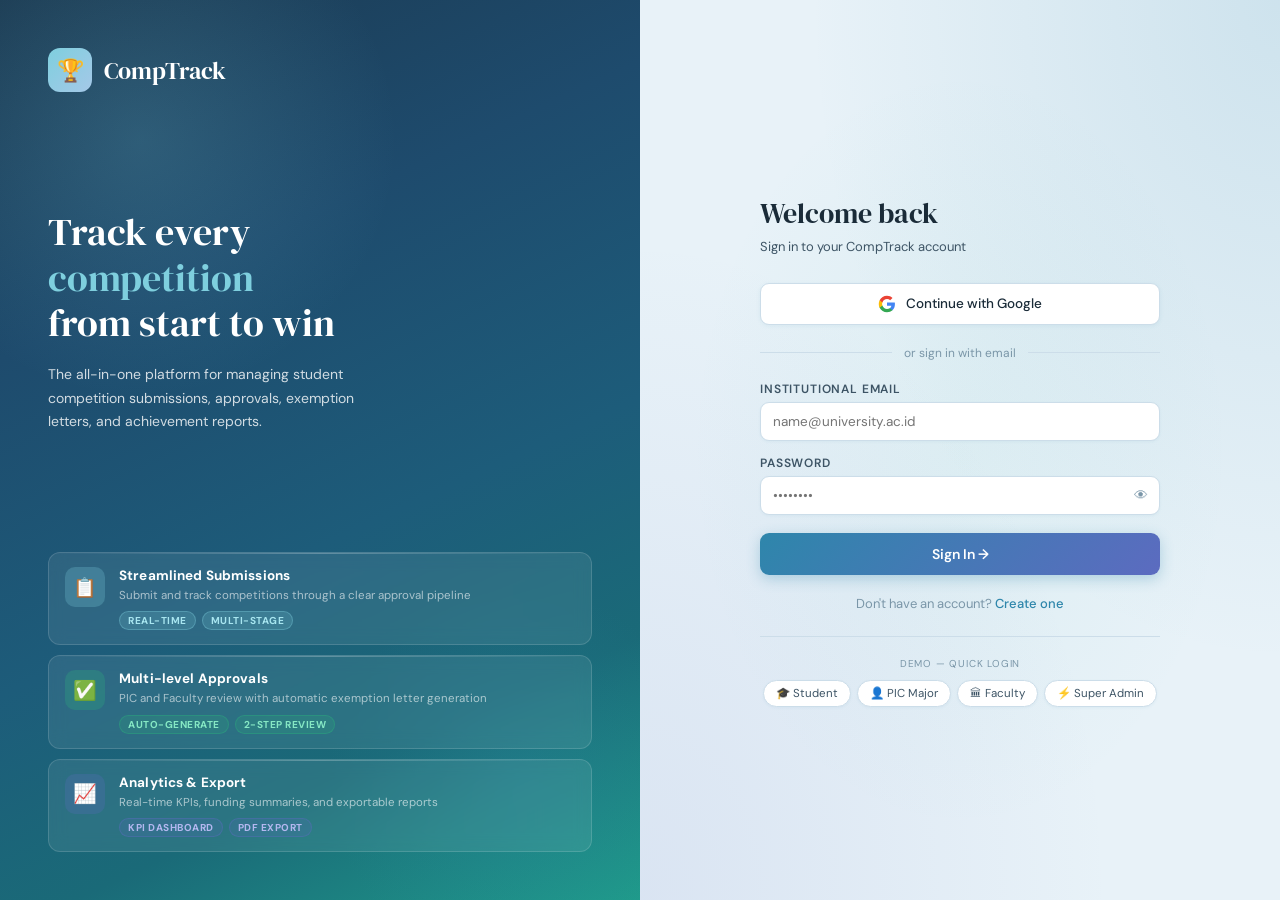
==== auth.html @ 2a1a8dd8 "Add files via upload" ====
<!DOCTYPE html>
<html lang="en">
<head>
<meta charset="UTF-8">
<meta name="viewport" content="width=device-width, initial-scale=1.0">
<title>CompTrack — Sign In / Sign Up</title>
<link rel="stylesheet" href="style.css">
<style>
*, *::before, *::after { box-sizing: border-box; }

body {
  min-height: 100vh;
  display: grid;
  grid-template-columns: 1fr 1fr;
  background: #e8f2f8;
  font-family: var(--font-sans);
}

/* ── LEFT PANEL ── */
.auth-panel-left {
  position: relative;
  background: linear-gradient(155deg, #1b3a52 0%, #1e4b6d 30%, #1d5c7a 58%, #1a6a78 78%, #1f9b8a 100%);
  border-right: none;
  display: flex;
  flex-direction: column;
  justify-content: space-between;
  padding: 48px;
  overflow: hidden;
}

.auth-panel-left::before {
  content: '';
  position: absolute;
  width: 560px; height: 560px;
  border-radius: 50%;
  background: radial-gradient(circle, rgba(126,207,222,0.18) 0%, transparent 65%);
  top: -140px; left: -140px;
  pointer-events: none;
}
.auth-panel-left::after {
  content: '';
  position: absolute;
  width: 420px; height: 420px;
  border-radius: 50%;
  background: radial-gradient(circle, rgba(46,134,171,0.22) 0%, transparent 65%);
  bottom: -90px; right: -90px;
  pointer-events: none;
}

.left-logo {
  display: flex; align-items: center; gap: 12px; z-index: 1;
}
.left-logo-icon {
  width: 44px; height: 44px;
  background: linear-gradient(135deg, #7ecfde, #a5c8e8);
  border-radius: 12px;
  display: flex; align-items: center; justify-content: center;
  font-size: 22px;
}
.left-logo-text {
  font-family: var(--font-serif);
  font-size: 24px;
  color: #fff;
}

.left-hero { z-index: 1; }
.left-hero-title {
  font-family: var(--font-serif);
  font-size: 38px;
  line-height: 1.2;
  color: #fff;
  margin-bottom: 16px;
}
.left-hero-title span { color: #7ecfde; }
.left-hero-sub {
  color: rgba(255,255,255,0.8);
  font-size: 14px;
  line-height: 1.7;
  max-width: 340px;
}

.left-features { z-index: 1; display: flex; flex-direction: column; gap: 10px; }
.feature-item {
  display: flex; align-items: flex-start; gap: 14px;
  background: rgba(255,255,255,0.08);
  border: 1px solid rgba(255,255,255,0.14);
  border-radius: 12px;
  padding: 14px 16px;
  backdrop-filter: blur(8px);
  transition: all 0.25s ease;
  position: relative;
  overflow: hidden;
  animation: featureSlideIn 0.5s ease both;
}
.feature-item:nth-child(1) { animation-delay: 0.1s; }
.feature-item:nth-child(2) { animation-delay: 0.2s; }
.feature-item:nth-child(3) { animation-delay: 0.3s; }
@keyframes featureSlideIn {
  from { opacity: 0; transform: translateY(12px); }
  to   { opacity: 1; transform: translateY(0); }
}
.feature-item::before {
  content: '';
  position: absolute; top: 0; left: 0; right: 0; height: 1px;
  background: linear-gradient(90deg, transparent, rgba(255,255,255,0.25), transparent);
}
.feature-item:hover {
  background: rgba(255,255,255,0.14);
  border-color: rgba(255,255,255,0.24);
  transform: translateX(5px);
}
.feature-icon {
  width: 40px; height: 40px; border-radius: 10px; flex-shrink: 0;
  display: flex; align-items: center; justify-content: center; font-size: 19px;
}
.feature-body { flex: 1; }
.feature-text-title { font-size: 13.5px; font-weight: 700; color: #fff; margin-bottom: 3px; letter-spacing: 0.01em; }
.feature-text-sub { font-size: 11.5px; color: rgba(255,255,255,0.6); line-height: 1.5; }

/* ── RIGHT PANEL ── */
.auth-panel-right {
  display: flex;
  align-items: center;
  justify-content: center;
  padding: 48px 40px;
  overflow-y: auto;
  background:
    radial-gradient(ellipse at 100% 0%,   rgba(46,134,171,0.14) 0%, transparent 52%),
    radial-gradient(ellipse at 0%   100%, rgba(92,107,192,0.10) 0%, transparent 52%),
    radial-gradient(ellipse at 50%  50%,  rgba(38,166,154,0.06) 0%, transparent 60%),
    #e8f2f8;
}

.auth-card {
  width: 100%;
  max-width: 400px;
  animation: fadeUp .4s ease;
}
@keyframes fadeUp { from { opacity:0; transform:translateY(20px); } to { opacity:1; transform:translateY(0); } }

.auth-card-title {
  font-family: var(--font-serif);
  font-size: 28px;
  margin-bottom: 6px;
  color: #1a2b38;
}
.auth-card-sub {
  color: #3d5465;
  font-size: 13px;
  margin-bottom: 28px;
}

/* ── SSO BUTTONS ── */
.sso-buttons { display: flex; flex-direction: column; gap: 10px; margin-bottom: 20px; }

.sso-btn {
  display: flex; align-items: center; justify-content: center; gap: 10px;
  width: 100%; padding: 11px 16px;
  border-radius: var(--radius-sm);
  border: 1.5px solid #ccdde9;
  background: #ffffff;
  color: #1a2b38;
  font-family: var(--font-sans);
  font-size: 13.5px; font-weight: 500;
  cursor: pointer; transition: all 0.2s;
  text-decoration: none;
  box-shadow: 0 1px 4px rgba(46,134,171,0.08);
}
.sso-btn:hover {
  border-color: #2e86ab;
  background: #f4f9fc;
  transform: translateY(-1px);
}
.sso-btn svg { flex-shrink: 0; }


/* ── DIVIDER ── */
.auth-divider {
  display: flex; align-items: center; gap: 12px;
  margin: 20px 0; color: #7a96a8; font-size: 12px;
}
.auth-divider::before, .auth-divider::after {
  content: ''; flex: 1; height: 1px; background: #ccdde9;
}

/* ── FORM ── */
.auth-form .form-group { margin-bottom: 14px; }
.auth-form label { font-size: 12px; color: #3d5465; font-weight: 600; display: block; margin-bottom: 5px; text-transform: uppercase; letter-spacing: 0.07em; }
.auth-form input {
  width: 100%; padding: 10px 12px;
  background: #ffffff; border: 1.5px solid #ccdde9;
  border-radius: var(--radius-sm); color: #1a2b38;
  font-family: var(--font-sans); font-size: 13.5px;
  outline: none; transition: all 0.2s;
  box-shadow: 0 1px 3px rgba(46,134,171,0.06);
}
.auth-form input:focus { border-color: #2e86ab; box-shadow: 0 0 0 3px rgba(46,134,171,0.1); }
.auth-form input.error { border-color: var(--danger); }

.input-row { display: grid; grid-template-columns: 1fr 1fr; gap: 12px; }

.password-wrap { position: relative; }
.password-wrap input { padding-right: 40px; }
.password-toggle {
  position: absolute; right: 10px; top: 50%; transform: translateY(-50%);
  background: none; border: none; cursor: pointer; color: #7a96a8;
  font-size: 14px; padding: 2px; line-height: 1;
}
.password-toggle:hover { color: #2e86ab; }

.field-error { font-size: 11px; color: var(--danger); margin-top: 4px; }

.btn-auth {
  width: 100%; padding: 12px;
  background: linear-gradient(135deg, #2e86ab, #5c6bc0);
  border: none; border-radius: var(--radius-sm);
  color: #fff; font-family: var(--font-sans);
  font-size: 14px; font-weight: 600;
  cursor: pointer; transition: all 0.2s;
  margin-top: 4px;
  box-shadow: 0 4px 14px rgba(46,134,171,0.3);
}
.btn-auth:hover { opacity: 0.9; transform: translateY(-1px); box-shadow: 0 6px 18px rgba(46,134,171,0.4); }
.btn-auth:active { transform: translateY(0); }
.btn-auth:disabled { opacity: 0.5; cursor: not-allowed; transform: none; }

.auth-switch {
  text-align: center; margin-top: 20px;
  font-size: 13px; color: #7a96a8;
}
.auth-switch a {
  color: #2e86ab; text-decoration: none; font-weight: 500;
  cursor: pointer;
}
.auth-switch a:hover { text-decoration: underline; }

/* Role select */
.role-select-grid { display: grid; grid-template-columns: 1fr 1fr; gap: 8px; margin-top: 4px; }
.role-option {
  display: flex; flex-direction: column; align-items: center; gap: 4px;
  padding: 10px 8px; border-radius: var(--radius-sm);
  border: 1.5px solid #ccdde9; background: #ffffff;
  cursor: pointer; transition: all 0.15s; text-align: center;
  box-shadow: 0 1px 3px rgba(46,134,171,0.06);
}
.role-option:hover { border-color: #2e86ab; background: #f0f7fb; }
.role-option.selected { border-color: #2e86ab; background: rgba(46,134,171,0.08); }
.role-option-icon { font-size: 20px; }
.role-option-label { font-size: 11px; font-weight: 600; color: #3d5465; }
.role-option.selected .role-option-label { color: #2e86ab; }

/* ── DEMO QUICK LOGIN ── */
.demo-section {
  margin-top: 24px; padding-top: 20px;
  border-top: 1px solid #ccdde9;
}
.demo-label {
  font-size: 10px; text-transform: uppercase; letter-spacing: .08em;
  color: #7a96a8; margin-bottom: 10px; text-align: center;
}
.demo-chips { display: flex; flex-wrap: wrap; gap: 6px; justify-content: center; }
.demo-chip {
  padding: 5px 12px; border-radius: 20px;
  border: 1.5px solid #ccdde9; background: #ffffff;
  color: #3d5465; cursor: pointer; font-size: 11.5px;
  font-family: var(--font-sans); transition: all .15s;
  box-shadow: 0 1px 3px rgba(46,134,171,0.06);
}
.demo-chip:hover { border-color: #2e86ab; color: #2e86ab; background: #f0f7fb; }

/* ── SSO LOADING OVERLAY ── */
.sso-overlay {
  display: none; position: fixed; inset: 0;
  background: rgba(27,58,82,0.4); backdrop-filter: blur(6px);
  z-index: 999; align-items: center; justify-content: center;
  flex-direction: column; gap: 16px;
}
.sso-overlay.show { display: flex; }
.sso-spinner {
  width: 44px; height: 44px;
  border: 3px solid rgba(255,255,255,0.3);
  border-top-color: #7ecfde;
  border-radius: 50%;
  animation: spin 0.7s linear infinite;
}
@keyframes spin { to { transform: rotate(360deg); } }
.sso-overlay-text { color: #fff; font-size: 14px; }

/* ── STEP INDICATOR (signup) ── */
.steps {
  display: flex; align-items: center; gap: 0;
  margin-bottom: 28px;
}
.step {
  display: flex; align-items: center; gap: 8px;
  font-size: 12px; color: #7a96a8; font-weight: 500;
}
.step-num {
  width: 24px; height: 24px; border-radius: 50%;
  border: 1.5px solid #ccdde9; background: #ffffff;
  display: flex; align-items: center; justify-content: center;
  font-size: 11px; font-weight: 600; flex-shrink: 0; color: #7a96a8;
}
.step.active .step-num { border-color: #2e86ab; background: #2e86ab; color: #fff; }
.step.done .step-num { border-color: #2cb67d; background: #2cb67d; color: #fff; }
.step.active { color: #1a2b38; }
.step.done { color: #7a96a8; }
.step-line { flex: 1; height: 1px; background: #ccdde9; margin: 0 6px; }

@media (max-width: 768px) {
  body { grid-template-columns: 1fr; }
  .auth-panel-left { display: none; }
  .auth-panel-right { padding: 32px 24px; }
}
</style>
</head>
<body>

<!-- LEFT HERO PANEL -->
<div class="auth-panel-left">
  <div class="left-logo">
    <div class="left-logo-icon">🏆</div>
    <span class="left-logo-text">CompTrack</span>
  </div>

  <div class="left-hero">
    <div class="left-hero-title">Track every<br><span>competition</span><br>from start to win</div>
    <p class="left-hero-sub">The all-in-one platform for managing student competition submissions, approvals, exemption letters, and achievement reports.</p>
  </div>

  <div class="left-features">
    <div class="feature-item">
      <div class="feature-icon" style="background:rgba(126,207,222,0.25)">📋</div>
      <div class="feature-body">
        <div class="feature-text-title">Streamlined Submissions</div>
        <div class="feature-text-sub">Submit and track competitions through a clear approval pipeline</div>
        <div style="margin-top:7px;display:flex;gap:6px;flex-wrap:wrap">
          <span style="background:rgba(126,207,222,0.18);border:1px solid rgba(126,207,222,0.35);color:#a8e6f0;font-size:10px;font-weight:700;padding:2px 8px;border-radius:20px;letter-spacing:0.05em">REAL-TIME</span>
          <span style="background:rgba(126,207,222,0.18);border:1px solid rgba(126,207,222,0.35);color:#a8e6f0;font-size:10px;font-weight:700;padding:2px 8px;border-radius:20px;letter-spacing:0.05em">MULTI-STAGE</span>
        </div>
      </div>
    </div>
    <div class="feature-item">
      <div class="feature-icon" style="background:rgba(44,182,125,0.25)">✅</div>
      <div class="feature-body">
        <div class="feature-text-title">Multi-level Approvals</div>
        <div class="feature-text-sub">PIC and Faculty review with automatic exemption letter generation</div>
        <div style="margin-top:7px;display:flex;gap:6px;flex-wrap:wrap">
          <span style="background:rgba(44,182,125,0.18);border:1px solid rgba(44,182,125,0.35);color:#86e8c4;font-size:10px;font-weight:700;padding:2px 8px;border-radius:20px;letter-spacing:0.05em">AUTO-GENERATE</span>
          <span style="background:rgba(44,182,125,0.18);border:1px solid rgba(44,182,125,0.35);color:#86e8c4;font-size:10px;font-weight:700;padding:2px 8px;border-radius:20px;letter-spacing:0.05em">2-STEP REVIEW</span>
        </div>
      </div>
    </div>
    <div class="feature-item">
      <div class="feature-icon" style="background:rgba(92,107,192,0.25)">📈</div>
      <div class="feature-body">
        <div class="feature-text-title">Analytics & Export</div>
        <div class="feature-text-sub">Real-time KPIs, funding summaries, and exportable reports</div>
        <div style="margin-top:7px;display:flex;gap:6px;flex-wrap:wrap">
          <span style="background:rgba(92,107,192,0.18);border:1px solid rgba(92,107,192,0.4);color:#b4b8f0;font-size:10px;font-weight:700;padding:2px 8px;border-radius:20px;letter-spacing:0.05em">KPI DASHBOARD</span>
          <span style="background:rgba(92,107,192,0.18);border:1px solid rgba(92,107,192,0.4);color:#b4b8f0;font-size:10px;font-weight:700;padding:2px 8px;border-radius:20px;letter-spacing:0.05em">PDF EXPORT</span>
        </div>
      </div>
    </div>
  </div>
</div>

<!-- RIGHT AUTH PANEL -->
<div class="auth-panel-right">
  <div class="auth-card" id="auth-card">
    <!-- Rendered by JS -->
  </div>
</div>

<!-- SSO Loading Overlay -->
<div class="sso-overlay" id="sso-overlay">
  <div class="sso-spinner"></div>
  <div class="sso-overlay-text" id="sso-overlay-text">Connecting to provider...</div>
</div>

<div class="toast-container" id="toast-container"></div>
<script src="app.js"></script>
<script>
// Initialize default competition data
if (!localStorage.getItem('ct_competitions')) {
  saveCompetitions(JSON.parse(JSON.stringify(DEFAULT_COMPETITIONS)));
}

// ── VIEW STATE ──────────────────────────────────────────
let currentView = 'login'; // 'login' | 'signup' | 'signup2'
let signupStep1Data = null;
let selectedRole = 'student';

function render() {
  if (currentView === 'login')   renderLogin();
  if (currentView === 'signup')  renderSignup1();
  if (currentView === 'signup2') renderSignup2();
}

// ── LOGIN VIEW ──────────────────────────────────────────
function renderLogin() {
  document.getElementById('auth-card').innerHTML = `
  <div class="auth-card-title">Welcome back</div>
  <p class="auth-card-sub">Sign in to your CompTrack account</p>

  <div class="sso-buttons">
    <button class="sso-btn" onclick="ssoLogin('Google')">
      <svg width="18" height="18" viewBox="0 0 24 24">
        <path fill="#4285F4" d="M22.56 12.25c0-.78-.07-1.53-.2-2.25H12v4.26h5.92c-.26 1.37-1.04 2.53-2.21 3.31v2.77h3.57c2.08-1.92 3.28-4.74 3.28-8.09z"/>
        <path fill="#34A853" d="M12 23c2.97 0 5.46-.98 7.28-2.66l-3.57-2.77c-.98.66-2.23 1.06-3.71 1.06-2.86 0-5.29-1.93-6.16-4.53H2.18v2.84C3.99 20.53 7.7 23 12 23z"/>
        <path fill="#FBBC05" d="M5.84 14.09c-.22-.66-.35-1.36-.35-2.09s.13-1.43.35-2.09V7.07H2.18C1.43 8.55 1 10.22 1 12s.43 3.45 1.18 4.93l2.85-2.22.81-.62z"/>
        <path fill="#EA4335" d="M12 5.38c1.62 0 3.06.56 4.21 1.64l3.15-3.15C17.45 2.09 14.97 1 12 1 7.7 1 3.99 3.47 2.18 7.07l3.66 2.84c.87-2.6 3.3-4.53 6.16-4.53z"/>
      </svg>
      Continue with Google
    </button>
  </div>

  <div class="auth-divider">or sign in with email</div>

  <div class="auth-form">
    <div class="form-group">
      <label>Institutional Email</label>
      <input type="email" id="login-email" placeholder="name@university.ac.id"
        onkeydown="if(event.key==='Enter') doLogin()">
    </div>
    <div class="form-group">
      <label>Password</label>
      <div class="password-wrap">
        <input type="password" id="login-pass" placeholder="••••••••"
          onkeydown="if(event.key==='Enter') doLogin()">
        <button class="password-toggle" onclick="togglePassword('login-pass',this)" type="button">👁</button>
      </div>
    </div>
    <button class="btn-auth" onclick="doLogin()">Sign In →</button>
  </div>

  <div class="auth-switch">
    Don't have an account? <a onclick="currentView='signup';render()">Create one</a>
  </div>

  <div class="demo-section">
    <div class="demo-label">Demo — Quick Login</div>
    <div class="demo-chips">
      <button class="demo-chip" onclick="loginAs('student')">🎓 Student</button>
      <button class="demo-chip" onclick="loginAs('pic')">👤 PIC Major</button>
      <button class="demo-chip" onclick="loginAs('faculty')">🏛 Faculty</button>
      <button class="demo-chip" onclick="loginAs('superadmin')">⚡ Super Admin</button>
    </div>
  </div>`;
}

// ── SIGNUP STEP 1 ────────────────────────────────────────
function renderSignup1() {
  document.getElementById('auth-card').innerHTML = `
  <div class="steps">
    <div class="step active"><div class="step-num">1</div> Account</div>
    <div class="step-line"></div>
    <div class="step"><div class="step-num">2</div> Profile</div>
  </div>

  <div class="auth-card-title">Create account</div>
  <p class="auth-card-sub">Join CompTrack with your institutional email</p>

  <div class="sso-buttons">
    <button class="sso-btn" onclick="ssoSignup('Google')">
      <svg width="18" height="18" viewBox="0 0 24 24">
        <path fill="#4285F4" d="M22.56 12.25c0-.78-.07-1.53-.2-2.25H12v4.26h5.92c-.26 1.37-1.04 2.53-2.21 3.31v2.77h3.57c2.08-1.92 3.28-4.74 3.28-8.09z"/>
        <path fill="#34A853" d="M12 23c2.97 0 5.46-.98 7.28-2.66l-3.57-2.77c-.98.66-2.23 1.06-3.71 1.06-2.86 0-5.29-1.93-6.16-4.53H2.18v2.84C3.99 20.53 7.7 23 12 23z"/>
        <path fill="#FBBC05" d="M5.84 14.09c-.22-.66-.35-1.36-.35-2.09s.13-1.43.35-2.09V7.07H2.18C1.43 8.55 1 10.22 1 12s.43 3.45 1.18 4.93l2.85-2.22.81-.62z"/>
        <path fill="#EA4335" d="M12 5.38c1.62 0 3.06.56 4.21 1.64l3.15-3.15C17.45 2.09 14.97 1 12 1 7.7 1 3.99 3.47 2.18 7.07l3.66 2.84c.87-2.6 3.3-4.53 6.16-4.53z"/>
      </svg>
      Sign up with Google
    </button>
  </div>

  <div class="auth-divider">or create with email</div>

  <div class="auth-form">
    <div class="form-group">
      <label>Full Name *</label>
      <input type="text" id="s-name" placeholder="e.g. Aliyah Rahmawati"
        value="${signupStep1Data?.name||''}">
    </div>
    <div class="form-group">
      <label>Institutional Email *</label>
      <input type="email" id="s-email" placeholder="name@university.ac.id"
        value="${signupStep1Data?.email||''}">
    </div>
    <div class="form-group">
      <label>Password *</label>
      <div class="password-wrap">
        <input type="password" id="s-pass" placeholder="Min. 8 characters">
        <button class="password-toggle" onclick="togglePassword('s-pass',this)" type="button">👁</button>
      </div>
      <div class="field-error" id="err-pass"></div>
    </div>
    <div class="form-group">
      <label>Confirm Password *</label>
      <div class="password-wrap">
        <input type="password" id="s-pass2" placeholder="Re-enter password"
          onkeydown="if(event.key==='Enter') goToStep2()">
        <button class="password-toggle" onclick="togglePassword('s-pass2',this)" type="button">👁</button>
      </div>
      <div class="field-error" id="err-pass2"></div>
    </div>
    <button class="btn-auth" onclick="goToStep2()">Continue →</button>
  </div>

  <div class="auth-switch">
    Already have an account? <a onclick="currentView='login';render()">Sign in</a>
  </div>`;
}

// ── SIGNUP STEP 2 ────────────────────────────────────────
function renderSignup2() {
  const majors = ['Informatics','Business','Engineering','Science','Medicine','Law','Arts','Other'];
  document.getElementById('auth-card').innerHTML = `
  <div class="steps">
    <div class="step done"><div class="step-num">✓</div> Account</div>
    <div class="step-line"></div>
    <div class="step active"><div class="step-num">2</div> Profile</div>
  </div>

  <div class="auth-card-title">Your profile</div>
  <p class="auth-card-sub">Tell us a bit more so we can set up your account</p>

  <div class="auth-form">
    <div class="form-group">
      <label>I am a *</label>
      <div class="role-select-grid" id="role-grid">
        ${[
          {role:'student',   icon:'🎓', label:'Student'},
          {role:'pic',       icon:'👤', label:'PIC Major'},
          {role:'faculty',   icon:'🏛', label:'Faculty Admin'},
          {role:'superadmin',icon:'⚡', label:'Super Admin'},
        ].map(r => `
        <div class="role-option${selectedRole===r.role?' selected':''}"
          onclick="selectRole('${r.role}')">
          <div class="role-option-icon">${r.icon}</div>
          <div class="role-option-label">${r.label}</div>
        </div>`).join('')}
      </div>
    </div>

    <div class="input-row">
      <div class="form-group" id="nim-wrap" style="${selectedRole!=='student'?'display:none':''}">
        <label>NIM / Student ID *</label>
        <input type="text" id="s-nim" placeholder="e.g. 20210001" value="${signupStep1Data?.nim||''}"
          oninput="this.classList.remove('error');document.getElementById('err-nim').textContent=''">
        <div class="field-error" id="err-nim"></div>
      </div>
      <div class="form-group" id="major-wrap" style="${selectedRole==='superadmin'?'display:none':''}">
        <label>Major / Department *</label>
        <select id="s-major" style="width:100%;padding:10px 12px;background:var(--surface2);border:1.5px solid var(--border);border-radius:var(--radius-sm);color:var(--text);font-family:var(--font-sans);font-size:13.5px;outline:none"
          onchange="this.style.borderColor='var(--border)';document.getElementById('err-major').textContent=''">
          <option value="" disabled ${!signupStep1Data?.major?'selected':''}>Select your major...</option>
          ${majors.map(m => `<option value="${m}" ${m===signupStep1Data?.major?'selected':''}>${m}</option>`).join('')}
        </select>
        <div class="field-error" id="err-major"></div>
      </div>
    </div>

    <button class="btn-auth" onclick="doRegister()">Create Account →</button>
    <button style="width:100%;margin-top:8px;padding:10px;background:none;border:1px solid var(--border);border-radius:var(--radius-sm);color:var(--text2);font-family:var(--font-sans);font-size:13px;cursor:pointer;transition:all .2s"
      onmouseover="this.style.borderColor='var(--accent)'" onmouseout="this.style.borderColor='var(--border)'"
      onclick="currentView='signup';render()">← Back</button>
  </div>`;
}

// ── ACTIONS ─────────────────────────────────────────────
function selectRole(role) {
  selectedRole = role;
  document.querySelectorAll('.role-option').forEach(el => el.classList.remove('selected'));
  event.currentTarget.classList.add('selected');
  const nimWrap   = document.getElementById('nim-wrap');
  const majorWrap = document.getElementById('major-wrap');
  if (nimWrap)   nimWrap.style.display   = (role === 'student') ? '' : 'none';
  if (majorWrap) majorWrap.style.display = (role === 'superadmin') ? 'none' : '';
}

function togglePassword(inputId, btn) {
  const inp = document.getElementById(inputId);
  if (inp.type === 'password') { inp.type = 'text'; btn.textContent = '🙈'; }
  else { inp.type = 'password'; btn.textContent = '👁'; }
}

function goToStep2() {
  const name  = document.getElementById('s-name')?.value?.trim();
  const email = document.getElementById('s-email')?.value?.trim();
  const pass  = document.getElementById('s-pass')?.value;
  const pass2 = document.getElementById('s-pass2')?.value;

  let valid = true;

  if (!name) { toast('Full name is required', 'error'); return; }
  if (!email || !email.includes('@')) { toast('Please enter a valid email', 'error'); return; }

  const errPass  = document.getElementById('err-pass');
  const errPass2 = document.getElementById('err-pass2');
  errPass.textContent = '';
  errPass2.textContent = '';

  if (!pass || pass.length < 8) {
    errPass.textContent = 'Password must be at least 8 characters';
    document.getElementById('s-pass').classList.add('error');
    valid = false;
  }
  if (pass !== pass2) {
    errPass2.textContent = 'Passwords do not match';
    document.getElementById('s-pass2').classList.add('error');
    valid = false;
  }
  if (!valid) return;

  signupStep1Data = { name, email, password: pass };
  currentView = 'signup2';
  render();
}

function doRegister() {
  const nim   = document.getElementById('s-nim')?.value?.trim() || '';
  const major = document.getElementById('s-major')?.value || '';

  // Clear previous errors
  const errNim   = document.getElementById('err-nim');
  const errMajor = document.getElementById('err-major');
  if (errNim)   errNim.textContent   = '';
  if (errMajor) errMajor.textContent = '';

  let valid = true;

  if (selectedRole === 'student') {
    if (!nim) {
      if (errNim) errNim.textContent = 'NIM / Student ID is required';
      const nimInput = document.getElementById('s-nim');
      if (nimInput) nimInput.classList.add('error');
      valid = false;
    }
  }

  const needsMajor = (selectedRole === 'student' || selectedRole === 'pic' || selectedRole === 'faculty');

  if (!major && needsMajor) {
    if (errMajor) errMajor.textContent = 'Please select your major';
    const majorSelect = document.getElementById('s-major');
    if (majorSelect) majorSelect.style.borderColor = 'var(--danger)';
    valid = false;
  }

  if (!valid) return;

  const result = registerUser({
    ...signupStep1Data,
    nim: nim || null, major, role: selectedRole
  });

  if (!result.ok) {
    toast(result.error, 'error');
    return;
  }

  showSSOOverlay(`Setting up your account...`);
  setTimeout(() => {
    hideSSOOverlay();
    setCurrentUser(result.user);
    window.location.href = 'dashboard.html';
  }, 1200);
}

function doLogin() {
  const email = document.getElementById('login-email')?.value?.trim();
  const pass  = document.getElementById('login-pass')?.value;
  if (!email || !pass) { toast('Please enter your email and password', 'error'); return; }

  const btn = document.querySelector('.btn-auth');
  if (btn) { btn.disabled = true; btn.textContent = 'Signing in...'; }

  setTimeout(() => {
    const user = findUser(email, pass);
    if (user) {
      setCurrentUser(user);
      window.location.href = 'dashboard.html';
    } else {
      if (btn) { btn.disabled = false; btn.textContent = 'Sign In →'; }
      toast('Invalid email or password', 'error');
    }
  }, 500);
}

function loginAs(role) {
  showSSOOverlay('Signing in...');
  setTimeout(() => {
    setCurrentUser(USERS[role]);
    window.location.href = 'dashboard.html';
  }, 600);
}

// ── SSO SIMULATION ───────────────────────────────────────
function ssoLogin(provider) {
  showSSOOverlay(`Connecting to ${provider}...`);
  setTimeout(() => {
    hideSSOOverlay();
    // Simulate: pre-fill email field and show message
    currentView = 'login';
    render();
    const emailInput = document.getElementById('login-email');
    if (emailInput) emailInput.value = `user@university.ac.id`;
    toast(`${provider} SSO: Enter your institutional credentials`, 'info');
  }, 1400);
}

function ssoSignup(provider) {
  showSSOOverlay(`Connecting to ${provider}...`);
  setTimeout(() => {
    hideSSOOverlay();
    // Simulate: pre-fill name/email from SSO provider
    signupStep1Data = {
      name: 'New Google User',
      email: `newuser.${Date.now()}@university.ac.id`,
      password: 'sso-managed'
    };
    currentView = 'signup2';
    render();
    toast(`${provider} account connected — complete your profile`, 'success');
  }, 1500);
}

function showSSOOverlay(text) {
  document.getElementById('sso-overlay-text').textContent = text;
  document.getElementById('sso-overlay').classList.add('show');
}
function hideSSOOverlay() {
  document.getElementById('sso-overlay').classList.remove('show');
}

// ── INIT ────────────────────────────────────────────────
render();
</script>
</body>
</html>
---- style.css ----
@import url('https://fonts.googleapis.com/css2?family=DM+Serif+Display:ital@0;1&family=DM+Sans:ital,opsz,wght@0,9..40,300;0,9..40,400;0,9..40,500;0,9..40,600;1,9..40,300&display=swap');

:root {
  --bg:       #eef4f7;
  --surface:  #ffffff;
  --surface2: #f4f8fb;
  --surface3: #e3edf5;
  --border:   #ccdde9;
  --accent:   #2e86ab;
  --accent2:  #5c6bc0;
  --accent3:  #26a69a;
  --warn:     #f4a261;
  --danger:   #e05c5c;
  --success:  #2cb67d;
  --text:     #1a2b38;
  --text2:    #3d5465;
  --text3:    #7a96a8;
  --font-serif: 'DM Serif Display', serif;
  --font-sans:  'DM Sans', sans-serif;
  --radius:    14px;
  --radius-sm:  9px;
  --shadow: 0 8px 32px rgba(46,134,171,0.12);
}

* { box-sizing: border-box; margin: 0; padding: 0; }

body {
  background: #e8f2f8;
  background-image:
    radial-gradient(ellipse at 0%   0%,   rgba(46,134,171,0.14) 0%, transparent 52%),
    radial-gradient(ellipse at 100% 100%, rgba(92,107,192,0.12) 0%, transparent 52%),
    radial-gradient(ellipse at 65%  15%,  rgba(38,166,154,0.08) 0%, transparent 38%);
  color: var(--text);
  font-family: var(--font-sans);
  font-size: 14px;
  min-height: 100vh;
  overflow-x: hidden;
}

/* ── LAYOUT ── */
.layout {
  display: grid;
  grid-template-columns: 240px 1fr;
  min-height: 100vh;
}

/* ── SIDEBAR ── */
.sidebar {
  background: linear-gradient(175deg, #1b3a52 0%, #1e4b6d 38%, #1d5c7a 70%, #1a6878 100%);
  border-right: none;
  display: flex;
  flex-direction: column;
  position: sticky;
  top: 0;
  height: 100vh;
  overflow-y: auto;
  box-shadow: 4px 0 28px rgba(27,58,82,0.22);
}

.sidebar-header {
  padding: 24px 20px;
  border-bottom: 1px solid rgba(255,255,255,0.1);
  display: flex;
  align-items: center;
  gap: 12px;
  text-decoration: none;
}

.sidebar-logo {
  width: 38px; height: 38px;
  background: linear-gradient(135deg, #7ecfde, #a5c8e8);
  border-radius: 11px;
  display: flex; align-items: center; justify-content: center;
  font-size: 19px; flex-shrink: 0;
  box-shadow: 0 4px 14px rgba(126,207,222,0.4);
}

.sidebar-name {
  font-family: var(--font-serif);
  font-size: 19px;
  color: #fff;
  letter-spacing: 0.01em;
}

.nav-section { padding: 16px 12px 8px; }

.nav-section-label {
  color: rgba(255,255,255,0.38);
  font-size: 10px; font-weight: 600;
  text-transform: uppercase; letter-spacing: 0.12em;
  padding: 0 8px; margin-bottom: 8px;
}

.nav-item {
  display: flex; align-items: center; gap: 10px;
  padding: 9px 12px; border-radius: var(--radius-sm);
  color: rgba(255,255,255,0.65); cursor: pointer;
  transition: all 0.18s; margin-bottom: 3px;
  font-size: 13.5px; text-decoration: none;
}
.nav-item:hover  { background: rgba(255,255,255,0.12); color: #fff; }
.nav-item.active {
  background: rgba(255,255,255,0.17);
  color: #fff; font-weight: 600;
  box-shadow: inset 3px 0 0 #7ecfde;
}

.nav-icon { font-size: 16px; width: 20px; text-align: center; }

.badge {
  margin-left: auto;
  background: #e05c5c; color: white;
  font-size: 10px; padding: 2px 7px;
  border-radius: 10px; font-weight: 700;
}

.sidebar-footer {
  margin-top: auto; padding: 16px;
  border-top: 1px solid rgba(255,255,255,0.1);
}

.user-info { display: flex; align-items: center; gap: 10px; }

.user-avatar {
  width: 36px; height: 36px; border-radius: 50%;
  display: flex; align-items: center; justify-content: center;
  font-weight: 600; font-size: 14px; flex-shrink: 0;
}

.user-detail { flex: 1; overflow: hidden; }
.user-name   { font-size: 13px; font-weight: 600; white-space: nowrap; overflow: hidden; text-overflow: ellipsis; color: #fff; }
.user-role   { font-size: 11px; color: rgba(255,255,255,0.5); }

.logout-btn {
  background: none; border: none; color: rgba(255,255,255,0.4);
  cursor: pointer; font-size: 18px; padding: 4px;
  border-radius: 4px; transition: color 0.2s;
}
.logout-btn:hover { color: #f4a261; }

/* ── MAIN ── */
.main { background: transparent; overflow: hidden; }

.topbar {
  padding: 18px 32px;
  border-bottom: none;
  background: linear-gradient(90deg, #2e86ab 0%, #3a7bd5 55%, #5c6bc0 100%);
  display: flex; align-items: center; justify-content: space-between;
  position: sticky; top: 0; z-index: 10;
  box-shadow: 0 4px 20px rgba(46,134,171,0.28);
}

.page-title {
  font-family: var(--font-serif);
  font-size: 22px;
  color: #fff;
  text-shadow: 0 1px 6px rgba(0,0,0,0.1);
}
.topbar-actions { display: flex; gap: 10px; align-items: center; }
.content { padding: 32px; }

/* ── BUTTONS ── */
.btn {
  display: inline-flex; align-items: center; gap: 8px;
  padding: 10px 20px; border-radius: var(--radius-sm);
  border: none; cursor: pointer;
  font-family: var(--font-sans); font-size: 14px; font-weight: 500;
  transition: all 0.2s; text-decoration: none;
}
.btn-primary { background: linear-gradient(135deg, #2e86ab, #5c6bc0); color: white; box-shadow: 0 4px 14px rgba(46,134,171,0.3); }
.btn-primary:hover { opacity: 0.9; transform: translateY(-1px); box-shadow: 0 6px 18px rgba(46,134,171,0.4); }
.btn-success { background: linear-gradient(135deg, #2cb67d, #26a69a); color: #fff; }
.btn-success:hover { opacity: 0.9; transform: translateY(-1px); }
.btn-danger  { background: linear-gradient(135deg, #e05c5c, #e07b3a); color: white; }
.btn-warn    { background: linear-gradient(135deg, #f4a261, #e07b3a); color: #fff; }
.btn-ghost   { background: rgba(255,255,255,0.75); color: var(--text2); border: 1.5px solid var(--border); backdrop-filter: blur(4px); }
.btn-ghost:hover { background: var(--surface3); color: var(--accent); border-color: var(--accent); }
.btn-accent  { background: linear-gradient(135deg, #26a69a, #2e86ab); color: #fff; }
.btn-sm { padding: 6px 14px; font-size: 12px; }

/* ── FORM ── */
.form-group { margin-bottom: 16px; }
.form-group label {
  display: block; color: var(--text2); font-size: 12px; font-weight: 600;
  text-transform: uppercase; letter-spacing: 0.08em; margin-bottom: 8px;
}
.form-group input, .form-group select, .form-group textarea {
  width: 100%; background: var(--surface2); border: 1.5px solid var(--border);
  border-radius: var(--radius-sm); padding: 10px 14px; color: var(--text);
  font-family: var(--font-sans); font-size: 14px; outline: none; transition: all 0.2s;
}
.form-group input:focus, .form-group select:focus, .form-group textarea:focus {
  border-color: var(--accent); box-shadow: 0 0 0 3px rgba(46,134,171,0.1);
}
.form-group textarea { resize: vertical; min-height: 80px; }
.form-group select option { background: var(--surface2); }
.form-grid { display: grid; grid-template-columns: 1fr 1fr; gap: 16px; }
.form-grid .full { grid-column: 1 / -1; }

/* ── CARDS ── */
.card {
  background: rgba(255,255,255,0.88);
  border: 1.5px solid rgba(204,221,233,0.9);
  border-radius: var(--radius); padding: 24px; margin-bottom: 20px;
  box-shadow: 0 4px 24px rgba(46,134,171,0.07), 0 1px 4px rgba(46,134,171,0.04);
  backdrop-filter: blur(10px);
}
.card-title { font-family: var(--font-serif); font-size: 18px; margin-bottom: 16px; color: var(--text); }

/* ── STATS ── */
.stats-grid {
  display: grid; grid-template-columns: repeat(auto-fit, minmax(180px, 1fr));
  gap: 16px; margin-bottom: 24px;
}
.stat-card {
  border: none;
  border-radius: var(--radius); padding: 22px; position: relative; overflow: hidden;
  box-shadow: 0 6px 24px rgba(0,0,0,0.09);
  color: #fff;
}
.stat-card::after {
  content: '';
  position: absolute; width: 110px; height: 110px; border-radius: 50%;
  background: rgba(255,255,255,0.13);
  right: -20px; bottom: -20px; pointer-events: none;
}
.stat-card.blue  { background: linear-gradient(135deg, #2e86ab 0%, #3a7bd5 100%); }
.stat-card.green { background: linear-gradient(135deg, #2cb67d 0%, #26a69a 100%); }
.stat-card.warn  { background: linear-gradient(135deg, #f4a261 0%, #e07b3a 100%); }
.stat-card.red   { background: linear-gradient(135deg, #e05c5c 0%, #c0486a 100%); }
.stat-card.teal  { background: linear-gradient(135deg, #26a69a 0%, #2e86ab 100%); }
.stat-label { color: rgba(255,255,255,0.82); font-size: 12px; text-transform: uppercase; letter-spacing: 0.07em; margin-bottom: 8px; font-weight: 600; }
.stat-value { font-family: var(--font-serif); font-size: 34px; color: #fff; line-height: 1; margin-bottom: 4px; }
.stat-sub   { color: rgba(255,255,255,0.72); font-size: 12px; }

/* ── TABLE ── */
.table-wrap { overflow-x: auto; }
table { width: 100%; border-collapse: collapse; }
th {
  text-align: left; padding: 10px 16px; color: var(--text3);
  font-size: 11px; text-transform: uppercase; letter-spacing: 0.08em;
  font-weight: 700; border-bottom: 2px solid var(--border);
}
td { padding: 13px 16px; border-bottom: 1px solid rgba(204,221,233,0.55); font-size: 13.5px; color: var(--text2); }
tr:hover td { background: rgba(46,134,171,0.04); }
tr:last-child td { border-bottom: none; }
.td-main { color: var(--text); font-weight: 500; }

/* ── STATUS ── */
.status {
  display: inline-flex; align-items: center; gap: 5px;
  padding: 4px 11px; border-radius: 20px;
  font-size: 11px; font-weight: 700; text-transform: uppercase; letter-spacing: 0.05em;
}
.status::before { content:''; width:6px; height:6px; border-radius:50%; flex-shrink:0; }
.status-draft            { background: rgba(122,150,168,0.13); color: #5a7e93; }
.status-draft::before    { background: #7a96a8; }
.status-submitted        { background: rgba(46,134,171,0.13); color: #1f6e8c; }
.status-submitted::before { background: #2e86ab; }
.status-pic_approved     { background: rgba(44,182,125,0.13); color: #1a8f63; }
.status-pic_approved::before { background: #2cb67d; }
.status-pic_rejected     { background: rgba(224,92,92,0.13); color: #c0392b; }
.status-pic_rejected::before { background: #e05c5c; }
.status-faculty_approved { background: rgba(38,166,154,0.13); color: #17867c; }
.status-faculty_approved::before { background: #26a69a; }
.status-faculty_rejected { background: rgba(224,92,92,0.13); color: #c0392b; }
.status-faculty_rejected::before { background: #e05c5c; }
.status-letter_generated { background: rgba(92,107,192,0.13); color: #3d4fa8; }
.status-letter_generated::before { background: #5c6bc0; }
.status-completed        { background: rgba(44,182,125,0.13); color: #1a8f63; }
.status-completed::before { background: #2cb67d; }

.level-badge { padding: 3px 9px; border-radius: 5px; font-size: 11px; font-weight: 700; text-transform: uppercase; letter-spacing: 0.05em; }
.level-national      { background: rgba(244,162,97,0.15); color: #b85c00; }
.level-international { background: rgba(46,134,171,0.15); color: #1c6b8a; }
.level-regional      { background: rgba(44,182,125,0.15); color: #1a7a52; }

/* ── MODAL ── */
.modal-overlay {
  position: fixed; inset: 0;
  background: rgba(27,58,82,0.28);
  backdrop-filter: blur(6px); z-index: 100;
  display: flex; align-items: center; justify-content: center;
  opacity: 0; pointer-events: none; transition: opacity 0.2s;
}
.modal-overlay.open { opacity: 1; pointer-events: all; }
.modal {
  background: #fff; border: 1.5px solid var(--border);
  border-radius: 18px; width: 680px; max-width: 95vw; max-height: 90vh;
  overflow-y: auto; transform: translateY(20px); transition: transform 0.25s;
  box-shadow: 0 24px 80px rgba(46,134,171,0.18);
}
.modal-overlay.open .modal { transform: translateY(0); }
.modal-header {
  padding: 24px 28px; border-bottom: 1.5px solid var(--border);
  display: flex; justify-content: space-between; align-items: center;
  position: sticky; top: 0; background: #fff; z-index: 1;
  border-radius: 18px 18px 0 0;
}
.modal-title { font-family: var(--font-serif); font-size: 20px; color: var(--text); }
.modal-close {
  background: var(--surface3); border: none; color: var(--text2);
  cursor: pointer; font-size: 20px; padding: 4px 8px; border-radius: 8px; transition: all 0.2s;
}
.modal-close:hover { background: var(--border); color: var(--accent); }
.modal-body   { padding: 28px; }
.modal-footer { padding: 20px 28px; border-top: 1.5px solid var(--border); display: flex; justify-content: flex-end; gap: 10px; }

/* ── FILTERS ── */
.filters { display: flex; gap: 8px; flex-wrap: wrap; margin-bottom: 20px; }
.filter-chip {
  padding: 7px 16px; border-radius: 20px;
  border: 1.5px solid var(--border);
  background: rgba(255,255,255,0.78);
  color: var(--text2); cursor: pointer;
  font-size: 12px; font-family: var(--font-sans); font-weight: 500;
  transition: all 0.2s; backdrop-filter: blur(4px);
}
.filter-chip:hover  { border-color: var(--accent); color: var(--accent); background: rgba(46,134,171,0.06); }
.filter-chip.active {
  background: linear-gradient(135deg, #2e86ab, #5c6bc0);
  border-color: transparent; color: #fff;
  box-shadow: 0 4px 14px rgba(46,134,171,0.32);
}

/* ── TIMELINE ── */
.timeline { position: relative; padding-left: 28px; }
.timeline::before {
  content:''; position:absolute; left:8px; top:0; bottom:0;
  width:2px; background: var(--border);
}
.timeline-item { position: relative; padding-bottom: 20px; }
.timeline-item::before {
  content:''; position:absolute; left:-24px; top:6px;
  width:10px; height:10px; border-radius:50%;
  background: var(--surface3); border: 2px solid var(--border);
}
.timeline-item.done::before     { background: var(--success); border-color: var(--success); }
.timeline-item.current::before  { background: var(--accent); border-color: var(--accent); box-shadow: 0 0 0 3px rgba(46,134,171,0.22); }
.timeline-item.rejected::before { background: var(--danger); border-color: var(--danger); }
.timeline-label { font-size: 13px; font-weight: 500; }
.timeline-date  { font-size: 11px; color: var(--text3); margin-top: 2px; }

/* ── MEMBER TAGS ── */
.member-tags { display: flex; flex-wrap: wrap; gap: 6px; margin-top: 8px; }
.member-tag {
  background: rgba(46,134,171,0.1); border: 1.5px solid rgba(46,134,171,0.22);
  border-radius: 20px; padding: 3px 10px; font-size: 12px;
  display: flex; align-items: center; gap: 6px; color: var(--accent);
}
.member-tag-remove { cursor: pointer; color: var(--text3); font-size: 14px; line-height: 1; }
.member-tag-remove:hover { color: var(--danger); }

/* ── NOTIF ── */
.notif-list { display: flex; flex-direction: column; gap: 10px; }
.notif-item {
  background: rgba(255,255,255,0.82); border: 1.5px solid rgba(204,221,233,0.8);
  border-radius: var(--radius-sm); padding: 14px;
  display: flex; gap: 12px; align-items: flex-start;
  backdrop-filter: blur(6px); transition: all 0.2s;
}
.notif-item:hover { border-color: var(--accent); }
.notif-icon    { font-size: 20px; flex-shrink: 0; }
.notif-content { flex: 1; }
.notif-title   { font-size: 13px; font-weight: 500; margin-bottom: 2px; }
.notif-time    { font-size: 11px; color: var(--text3); }
.notif-dot     { width: 8px; height: 8px; background: var(--accent); border-radius: 50%; margin-top: 6px; flex-shrink: 0; }

/* ── CHART ── */
.chart-grid { display: grid; grid-template-columns: 1fr 1fr; gap: 20px; margin-bottom: 20px; }
.mini-chart {
  background: rgba(255,255,255,0.88); border: 1.5px solid rgba(204,221,233,0.9);
  border-radius: var(--radius); padding: 20px;
  backdrop-filter: blur(10px); box-shadow: 0 4px 20px rgba(46,134,171,0.07);
}
.mini-chart-title { font-size: 13px; font-weight: 600; color: var(--text2); margin-bottom: 16px; }
.bar-chart  { display: flex; align-items: flex-end; gap: 6px; height: 80px; }
.bar-wrap   { display: flex; flex-direction: column; align-items: center; gap: 4px; flex: 1; }
.bar        { width: 100%; background: linear-gradient(180deg, #2e86ab, #5c6bc0); border-radius: 3px 3px 0 0; transition: opacity 0.2s; min-height: 4px; }
.bar:hover  { opacity: 0.75; }
.bar-label  { font-size: 10px; color: var(--text3); }
.donut-wrap   { display: flex; align-items: center; gap: 16px; }
.donut-legend { flex: 1; }
.legend-item  { display: flex; align-items: center; gap: 8px; margin-bottom: 8px; font-size: 12px; }
.legend-dot   { width: 8px; height: 8px; border-radius: 50%; flex-shrink: 0; }
.legend-label { color: var(--text2); }
.legend-val   { margin-left: auto; color: var(--text); font-weight: 500; }

/* ── TOAST ── */
.toast-container { position: fixed; bottom: 24px; right: 24px; z-index: 9999; display: flex; flex-direction: column; gap: 8px; }
.toast {
  background: #fff; border: 1.5px solid var(--border);
  border-radius: var(--radius-sm); padding: 12px 16px;
  display: flex; align-items: center; gap: 10px;
  box-shadow: var(--shadow); transform: translateX(110px);
  opacity: 0; transition: all 0.3s; min-width: 280px;
}
.toast.show    { transform: translateX(0); opacity: 1; }
.toast.success { border-color: var(--success); }
.toast.error   { border-color: var(--danger); }
.toast.info    { border-color: var(--accent); }

/* ── PROGRESS ── */
.progress-bar  { height: 5px; background: var(--surface3); border-radius: 3px; overflow: hidden; margin-top: 8px; }
.progress-fill { height: 100%; border-radius: 3px; background: linear-gradient(90deg, #2e86ab, #5c6bc0); }

/* ── ACHIEVEMENT ── */
.achievement-grid { display: grid; grid-template-columns: repeat(auto-fill, minmax(280px, 1fr)); gap: 16px; }
.achievement-card {
  background: rgba(255,255,255,0.88); border: 1.5px solid rgba(204,221,233,0.9);
  border-radius: var(--radius); padding: 20px; cursor: pointer; transition: all 0.22s;
  box-shadow: 0 3px 14px rgba(46,134,171,0.07);
}
.achievement-card:hover { border-color: var(--accent); transform: translateY(-3px); box-shadow: 0 10px 28px rgba(46,134,171,0.16); }

/* ── PDF ── */
.pdf-preview {
  background: white; color: #1a1a2e; padding: 48px;
  border-radius: 8px; font-family: 'Times New Roman', serif;
  font-size: 14px; line-height: 1.8; max-width: 640px; margin: 0 auto;
}
.pdf-header    { text-align: center; margin-bottom: 24px; border-bottom: 3px double #1a1a2e; padding-bottom: 16px; }
.pdf-logo-text { font-size: 22px; font-weight: bold; color: #1a1a2e; }
.pdf-subtitle  { font-size: 13px; color: #444; }
.pdf-title     { text-align: center; text-decoration: underline; font-size: 18px; font-weight: bold; margin: 24px 0 20px; }
.pdf-number    { text-align: center; font-size: 13px; margin-bottom: 24px; color: #555; }
.pdf-body p    { margin-bottom: 12px; text-align: justify; }
.pdf-sig       { display: flex; justify-content: flex-end; margin-top: 40px; }
.pdf-sig-line  { margin-top: 60px; border-top: 1px solid #1a1a2e; width: 180px; text-align: center; font-size: 13px; }
.pdf-underline { text-decoration: underline; }

/* ── EMPTY ── */
.empty-state { text-align: center; padding: 60px 20px; color: var(--text3); }
.empty-icon  { font-size: 52px; margin-bottom: 12px; }
.empty-title { font-family: var(--font-serif); font-size: 20px; color: var(--text2); margin-bottom: 6px; }
.empty-sub   { font-size: 13px; }

/* ── SEARCH ── */
.search-bar { position: relative; }
.search-bar input {
  padding-left: 36px;
  background: rgba(255,255,255,0.22);
  border: 1.5px solid rgba(255,255,255,0.38);
  border-radius: var(--radius-sm); color: #fff;
  font-family: var(--font-sans); font-size: 13px; outline: none; width: 100%;
  padding-top: 8px; padding-bottom: 8px; transition: all 0.2s;
}
.search-bar input::placeholder { color: rgba(255,255,255,0.6); }
.search-bar input:focus { background: rgba(255,255,255,0.32); border-color: rgba(255,255,255,0.65); }
.search-bar::before {
  content: '🔍'; position: absolute; left: 10px; top: 50%;
  transform: translateY(-50%); font-size: 13px; pointer-events: none;
}

@media (max-width: 768px) {
  .layout { grid-template-columns: 1fr; }
  .sidebar { display: none; }
  .form-grid { grid-template-columns: 1fr; }
  .chart-grid { grid-template-columns: 1fr; }
  .stats-grid { grid-template-columns: 1fr 1fr; }
}

/* ── FILE UPLOAD ── */
.file-drop-zone {
  border: 2px dashed var(--border); border-radius: var(--radius-sm);
  padding: 24px 16px; text-align: center; cursor: pointer;
  transition: all 0.2s; background: var(--surface2);
}
.file-drop-zone:hover, .file-drop-zone.drag-over {
  border-color: var(--accent); background: rgba(46,134,171,0.05);
}
.file-drop-icon  { font-size: 26px; margin-bottom: 6px; }
.file-drop-text  { font-size: 13px; color: var(--text2); font-weight: 500; }
.file-drop-sub   { font-size: 11px; color: var(--text3); margin-top: 3px; }

.file-preview {
  display: flex; align-items: center; gap: 10px;
  background: var(--surface2); border: 1.5px solid var(--border);
  border-radius: var(--radius-sm); padding: 10px 12px; margin-top: 8px;
}
.file-preview-icon   { font-size: 22px; flex-shrink: 0; }
.file-preview-info   { flex: 1; min-width: 0; }
.file-preview-name   {
  font-size: 13px; color: var(--text); font-weight: 500;
  white-space: nowrap; overflow: hidden; text-overflow: ellipsis;
}
.file-preview-size   { font-size: 11px; color: var(--text3); margin-top: 2px; }
.file-preview-remove {
  background: none; border: none; color: var(--text3); cursor: pointer;
  font-size: 16px; padding: 0 4px; line-height: 1; flex-shrink: 0;
  transition: color 0.15s;
}
.file-preview-remove:hover { color: var(--danger); }


/* ════════════════════════════════════════
   SUBTLE EFFECTS — soft & tasteful
   ════════════════════════════════════════ */

/* ── Page fade-in ── */
@keyframes pageFadeIn {
  from { opacity: 0; transform: translateY(8px); }
  to   { opacity: 1; transform: translateY(0); }
}
.content {
  animation: pageFadeIn 0.35s ease both;
}

/* ── Sidebar nav items — smooth slide-in on load ── */
@keyframes navSlideIn {
  from { opacity: 0; transform: translateX(-8px); }
  to   { opacity: 1; transform: translateX(0); }
}
.nav-item {
  animation: navSlideIn 0.3s ease both;
}
.nav-item:nth-child(1) { animation-delay: 0.04s; }
.nav-item:nth-child(2) { animation-delay: 0.08s; }
.nav-item:nth-child(3) { animation-delay: 0.12s; }
.nav-item:nth-child(4) { animation-delay: 0.16s; }
.nav-item:nth-child(5) { animation-delay: 0.20s; }
.nav-item:nth-child(6) { animation-delay: 0.24s; }
.nav-item:nth-child(7) { animation-delay: 0.28s; }

/* ── Cards — staggered fade up ── */
@keyframes cardFadeUp {
  from { opacity: 0; transform: translateY(12px); }
  to   { opacity: 1; transform: translateY(0); }
}
.card {
  animation: cardFadeUp 0.4s ease both;
}
.card:nth-child(1) { animation-delay: 0.05s; }
.card:nth-child(2) { animation-delay: 0.10s; }
.card:nth-child(3) { animation-delay: 0.15s; }
.card:nth-child(4) { animation-delay: 0.20s; }

/* ── Stat cards — pop in with slight scale ── */
@keyframes statPop {
  from { opacity: 0; transform: scale(0.96) translateY(8px); }
  to   { opacity: 1; transform: scale(1) translateY(0); }
}
.stat-card {
  animation: statPop 0.38s cubic-bezier(0.34, 1.3, 0.64, 1) both;
}
.stat-card:nth-child(1) { animation-delay: 0.05s; }
.stat-card:nth-child(2) { animation-delay: 0.10s; }
.stat-card:nth-child(3) { animation-delay: 0.15s; }
.stat-card:nth-child(4) { animation-delay: 0.20s; }

/* ── Stat cards — soft glow on hover ── */
.stat-card {
  transition: transform 0.22s ease, box-shadow 0.22s ease;
}
.stat-card:hover {
  transform: translateY(-4px);
  box-shadow: 0 12px 32px rgba(0,0,0,0.14);
}

/* ── Cards — subtle lift on hover ── */
.card {
  transition: box-shadow 0.2s ease, transform 0.2s ease;
}
.card:hover {
  box-shadow: 0 8px 32px rgba(46,134,171,0.13), 0 2px 6px rgba(46,134,171,0.07);
  transform: translateY(-2px);
}

/* ── Topbar — shimmer accent line at bottom ── */
.topbar::after {
  content: '';
  position: absolute;
  bottom: 0; left: 0; right: 0;
  height: 2px;
  background: linear-gradient(90deg,
    rgba(255,255,255,0) 0%,
    rgba(255,255,255,0.35) 40%,
    rgba(255,255,255,0.35) 60%,
    rgba(255,255,255,0) 100%);
  pointer-events: none;
}
.topbar { position: sticky; top: 0; z-index: 10; }

/* ── Sidebar logo — gentle pulse glow ── */
@keyframes logoPulse {
  0%, 100% { box-shadow: 0 4px 14px rgba(126,207,222,0.35); }
  50%       { box-shadow: 0 4px 22px rgba(126,207,222,0.6); }
}
.sidebar-logo {
  animation: logoPulse 3.5s ease-in-out infinite;
}

/* ── Buttons — satisfying press effect ── */
.btn {
  transition: all 0.18s cubic-bezier(0.34, 1.2, 0.64, 1);
}
.btn:hover  { transform: translateY(-2px); }
.btn:active { transform: translateY(0) scale(0.97); }

/* ── Filter chips — smooth active transition ── */
.filter-chip {
  transition: all 0.2s cubic-bezier(0.34, 1.2, 0.64, 1);
}
.filter-chip:hover  { transform: translateY(-1px); }
.filter-chip.active { transform: translateY(-1px); }

/* ── Table rows — smooth highlight ── */
td { transition: background 0.15s ease; }

/* ── Notification dot — soft pulse ── */
@keyframes dotPulse {
  0%, 100% { opacity: 1; transform: scale(1); }
  50%       { opacity: 0.6; transform: scale(1.3); }
}
.notif-dot {
  animation: dotPulse 2.2s ease-in-out infinite;
}

/* ── Badge — gentle bounce ── */
@keyframes badgeBounce {
  0%, 100% { transform: scale(1); }
  40%       { transform: scale(1.18); }
  65%       { transform: scale(0.93); }
}
.badge {
  animation: badgeBounce 2.8s ease-in-out infinite;
}

/* ── Achievement cards — lift with glow ── */
.achievement-card {
  transition: transform 0.22s ease, box-shadow 0.22s ease, border-color 0.22s ease;
}

/* ── Modal — smooth spring entrance ── */
@keyframes modalSpring {
  from { opacity: 0; transform: translateY(24px) scale(0.97); }
  to   { opacity: 1; transform: translateY(0)  scale(1); }
}
.modal-overlay.open .modal {
  animation: modalSpring 0.3s cubic-bezier(0.34, 1.2, 0.64, 1) both;
}

/* ── Toast — slide in with spring ── */
@keyframes toastSlide {
  from { transform: translateX(110px); opacity: 0; }
  to   { transform: translateX(0);     opacity: 1; }
}
.toast.show {
  animation: toastSlide 0.32s cubic-bezier(0.34, 1.2, 0.64, 1) both;
}

/* ── Sidebar background shimmer orb ── */
.sidebar::before {
  content: '';
  position: absolute;
  width: 200px; height: 200px;
  border-radius: 50%;
  background: radial-gradient(circle, rgba(126,207,222,0.1) 0%, transparent 70%);
  top: 30%; left: -60px;
  pointer-events: none;
  animation: orbFloat 6s ease-in-out infinite;
}
@keyframes orbFloat {
  0%, 100% { transform: translateY(0); }
  50%       { transform: translateY(-20px); }
}

/* ── Progress bar fill — animated width ── */
@keyframes progressGrow {
  from { width: 0%; }
}
.progress-fill {
  animation: progressGrow 0.8s cubic-bezier(0.4, 0, 0.2, 1) both;
}

/* ── Form inputs — focus ring expand ── */
.form-group input,
.form-group select,
.form-group textarea {
  transition: border-color 0.2s ease, box-shadow 0.2s ease;
}

/* ── Scrollbar — styled to match theme ── */
::-webkit-scrollbar { width: 6px; height: 6px; }
::-webkit-scrollbar-track { background: transparent; }
::-webkit-scrollbar-thumb {
  background: rgba(46,134,171,0.25);
  border-radius: 10px;
}
::-webkit-scrollbar-thumb:hover {
  background: rgba(46,134,171,0.45);
}
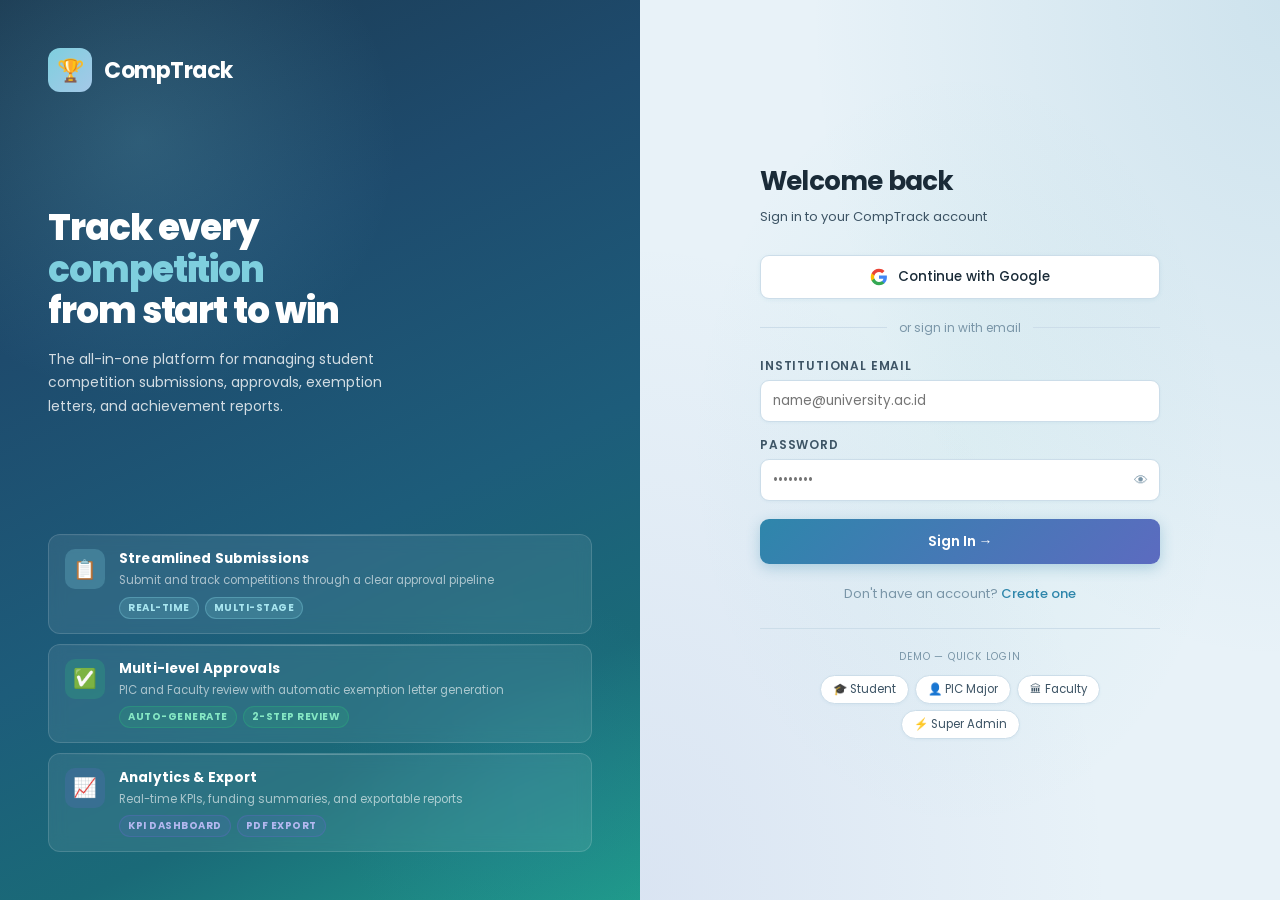
==== commit 41f13bc0: "Add files via upload" ====
--- a/auth.html
+++ b/auth.html
@@ -58,16 +58,20 @@
   font-size: 22px;
 }
 .left-logo-text {
-  font-family: var(--font-serif);
-  font-size: 24px;
+  font-family: var(--font-sans);
+  font-size: 22px;
+  font-weight: 700;
+  letter-spacing: -0.02em;
   color: #fff;
 }
 
 .left-hero { z-index: 1; }
 .left-hero-title {
-  font-family: var(--font-serif);
-  font-size: 38px;
-  line-height: 1.2;
+  font-family: var(--font-sans);
+  font-size: 36px;
+  font-weight: 800;
+  line-height: 1.15;
+  letter-spacing: -0.03em;
   color: #fff;
   margin-bottom: 16px;
 }
@@ -139,8 +143,10 @@
 @keyframes fadeUp { from { opacity:0; transform:translateY(20px); } to { opacity:1; transform:translateY(0); } }
 
 .auth-card-title {
-  font-family: var(--font-serif);
-  font-size: 28px;
+  font-family: var(--font-sans);
+  font-size: 26px;
+  font-weight: 700;
+  letter-spacing: -0.03em;
   margin-bottom: 6px;
   color: #1a2b38;
 }
--- a/style.css
+++ b/style.css
@@ -1,4 +1,4 @@
-@import url('https://fonts.googleapis.com/css2?family=DM+Serif+Display:ital@0;1&family=DM+Sans:ital,opsz,wght@0,9..40,300;0,9..40,400;0,9..40,500;0,9..40,600;1,9..40,300&display=swap');
+@import url('https://fonts.googleapis.com/css2?family=Poppins:ital,wght@0,300;0,400;0,500;0,600;0,700;0,800;1,400&display=swap');
 
 :root {
   --bg:       #eef4f7;
@@ -15,8 +15,8 @@
   --text:     #1a2b38;
   --text2:    #3d5465;
   --text3:    #7a96a8;
-  --font-serif: 'DM Serif Display', serif;
-  --font-sans:  'DM Sans', sans-serif;
+  --font-serif: 'Poppins', sans-serif;
+  --font-sans:  'Poppins', sans-serif;
   --radius:    14px;
   --radius-sm:  9px;
   --shadow: 0 8px 32px rgba(46,134,171,0.12);
@@ -76,10 +76,11 @@
 }
 
 .sidebar-name {
-  font-family: var(--font-serif);
-  font-size: 19px;
+  font-family: var(--font-sans);
+  font-size: 17px;
+  font-weight: 700;
   color: #fff;
-  letter-spacing: 0.01em;
+  letter-spacing: -0.01em;
 }
 
 .nav-section { padding: 16px 12px 8px; }
@@ -151,9 +152,11 @@
 }
 
 .page-title {
-  font-family: var(--font-serif);
-  font-size: 22px;
+  font-family: var(--font-sans);
+  font-size: 20px;
+  font-weight: 700;
   color: #fff;
+  letter-spacing: -0.02em;
   text-shadow: 0 1px 6px rgba(0,0,0,0.1);
 }
 .topbar-actions { display: flex; gap: 10px; align-items: center; }
@@ -205,7 +208,7 @@
   box-shadow: 0 4px 24px rgba(46,134,171,0.07), 0 1px 4px rgba(46,134,171,0.04);
   backdrop-filter: blur(10px);
 }
-.card-title { font-family: var(--font-serif); font-size: 18px; margin-bottom: 16px; color: var(--text); }
+.card-title { font-family: var(--font-sans); font-size: 16px; font-weight: 700; letter-spacing: -0.01em; margin-bottom: 16px; color: var(--text); }
 
 /* ── STATS ── */
 .stats-grid {
@@ -230,7 +233,7 @@
 .stat-card.red   { background: linear-gradient(135deg, #e05c5c 0%, #c0486a 100%); }
 .stat-card.teal  { background: linear-gradient(135deg, #26a69a 0%, #2e86ab 100%); }
 .stat-label { color: rgba(255,255,255,0.82); font-size: 12px; text-transform: uppercase; letter-spacing: 0.07em; margin-bottom: 8px; font-weight: 600; }
-.stat-value { font-family: var(--font-serif); font-size: 34px; color: #fff; line-height: 1; margin-bottom: 4px; }
+.stat-value { font-family: var(--font-sans); font-size: 32px; font-weight: 800; color: #fff; line-height: 1; margin-bottom: 4px; letter-spacing: -0.03em; }
 .stat-sub   { color: rgba(255,255,255,0.72); font-size: 12px; }
 
 /* ── TABLE ── */
@@ -297,7 +300,7 @@
   position: sticky; top: 0; background: #fff; z-index: 1;
   border-radius: 18px 18px 0 0;
 }
-.modal-title { font-family: var(--font-serif); font-size: 20px; color: var(--text); }
+.modal-title { font-family: var(--font-sans); font-size: 18px; font-weight: 700; letter-spacing: -0.02em; color: var(--text); }
 .modal-close {
   background: var(--surface3); border: none; color: var(--text2);
   cursor: pointer; font-size: 20px; padding: 4px 8px; border-radius: 8px; transition: all 0.2s;
@@ -432,7 +435,7 @@
 /* ── EMPTY ── */
 .empty-state { text-align: center; padding: 60px 20px; color: var(--text3); }
 .empty-icon  { font-size: 52px; margin-bottom: 12px; }
-.empty-title { font-family: var(--font-serif); font-size: 20px; color: var(--text2); margin-bottom: 6px; }
+.empty-title { font-family: var(--font-sans); font-size: 18px; font-weight: 700; letter-spacing: -0.02em; color: var(--text2); margin-bottom: 6px; }
 .empty-sub   { font-size: 13px; }
 
 /* ── SEARCH ── */
